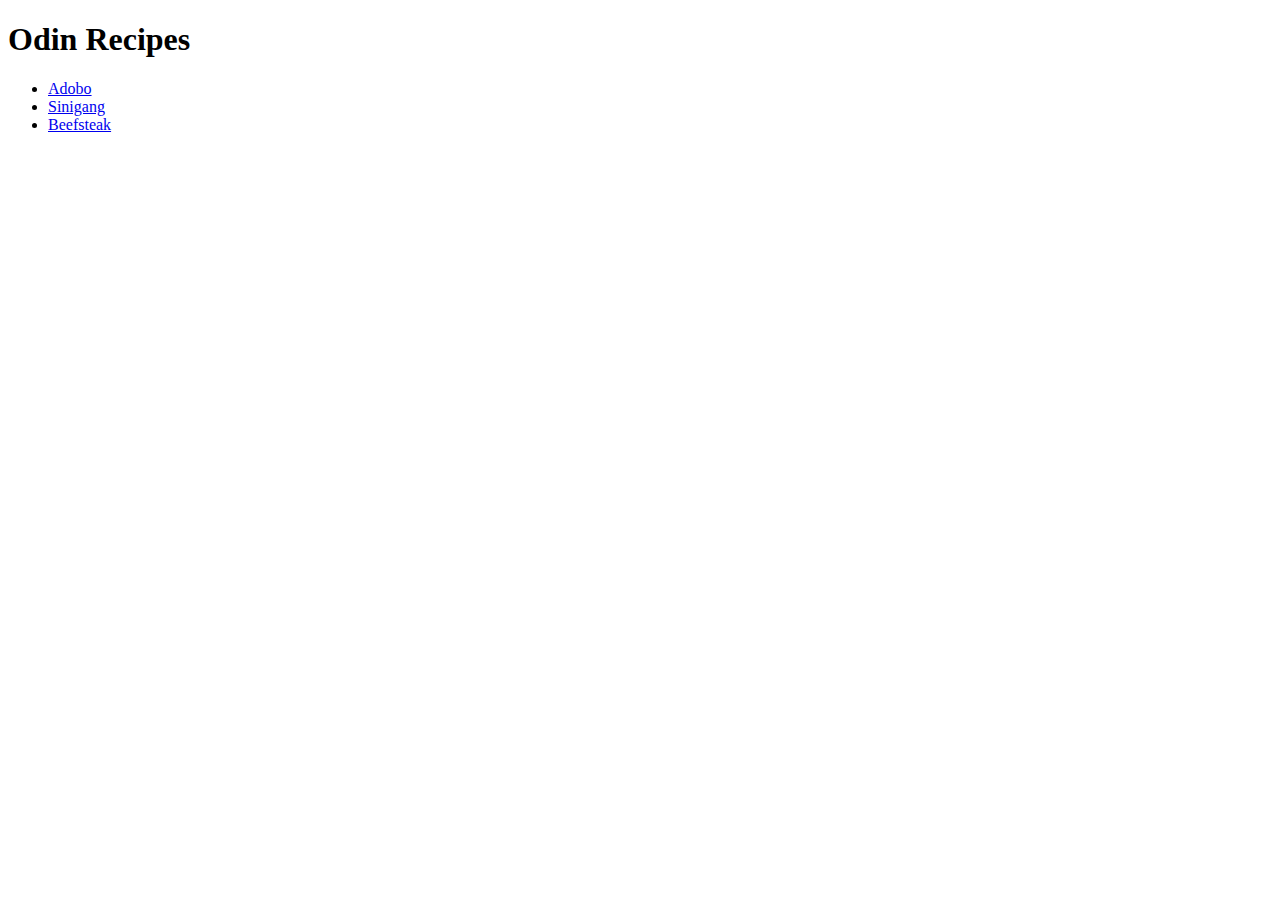
==== index.html @ 7d653fc3 "Initial commit" ====
<!DOCTYPE html>
<html lang="en">
  <head>
    <meta charset="UTF-8" />
    <meta name="viewport" content="width=device-width, initial-scale=1.0" />
    <title>Cultural Recipes</title>
  </head>
  <body>
    <h1>Odin Recipes</h1>
    <ul>
      <li><a href="recipes/adobo.html">Adobo</a></li>
      <li><a href="recipes/sinigang.html">Sinigang</a></li>
      <li><a href="recipes/beefsteak.html">Beefsteak</a></li>
    </ul>
  </body>
</html>
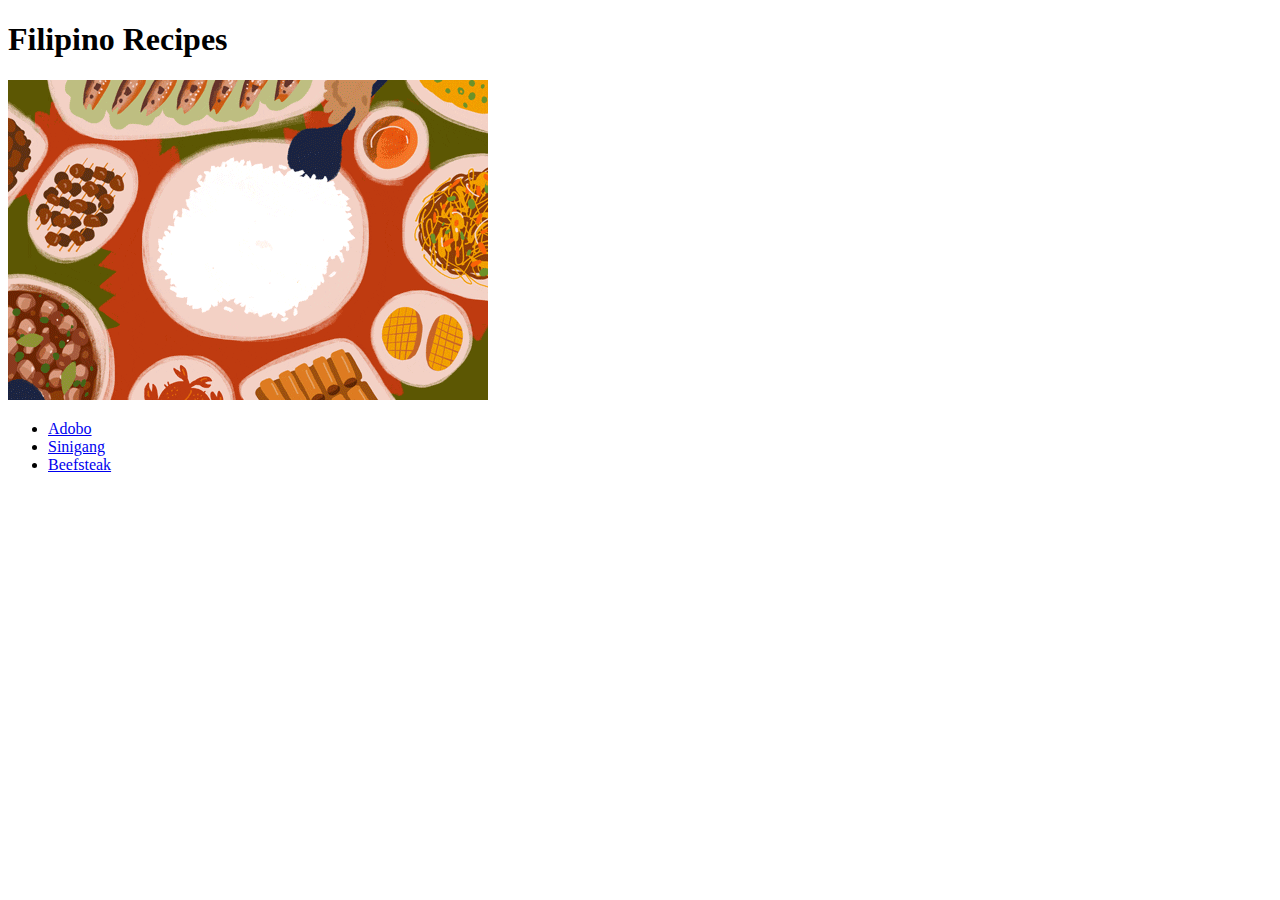
==== commit 1db56688: "fixed the title on sinigang page changed from bistek to  sinigang" ====
--- a/index.html
+++ b/index.html
@@ -3,14 +3,15 @@
   <head>
     <meta charset="UTF-8" />
     <meta name="viewport" content="width=device-width, initial-scale=1.0" />
-    <title>Cultural Recipes</title>
+    <title>Filipino Recipes</title>
   </head>
   <body>
-    <h1>Odin Recipes</h1>
+    <h1>Filipino Recipes</h1>
+    <img src="images/filipino_foods.gif" alt="" />
     <ul>
       <li><a href="recipes/adobo.html">Adobo</a></li>
       <li><a href="recipes/sinigang.html">Sinigang</a></li>
-      <li><a href="recipes/beefsteak.html">Beefsteak</a></li>
+      <li><a href="recipes/bistek.html">Beefsteak</a></li>
     </ul>
   </body>
 </html>
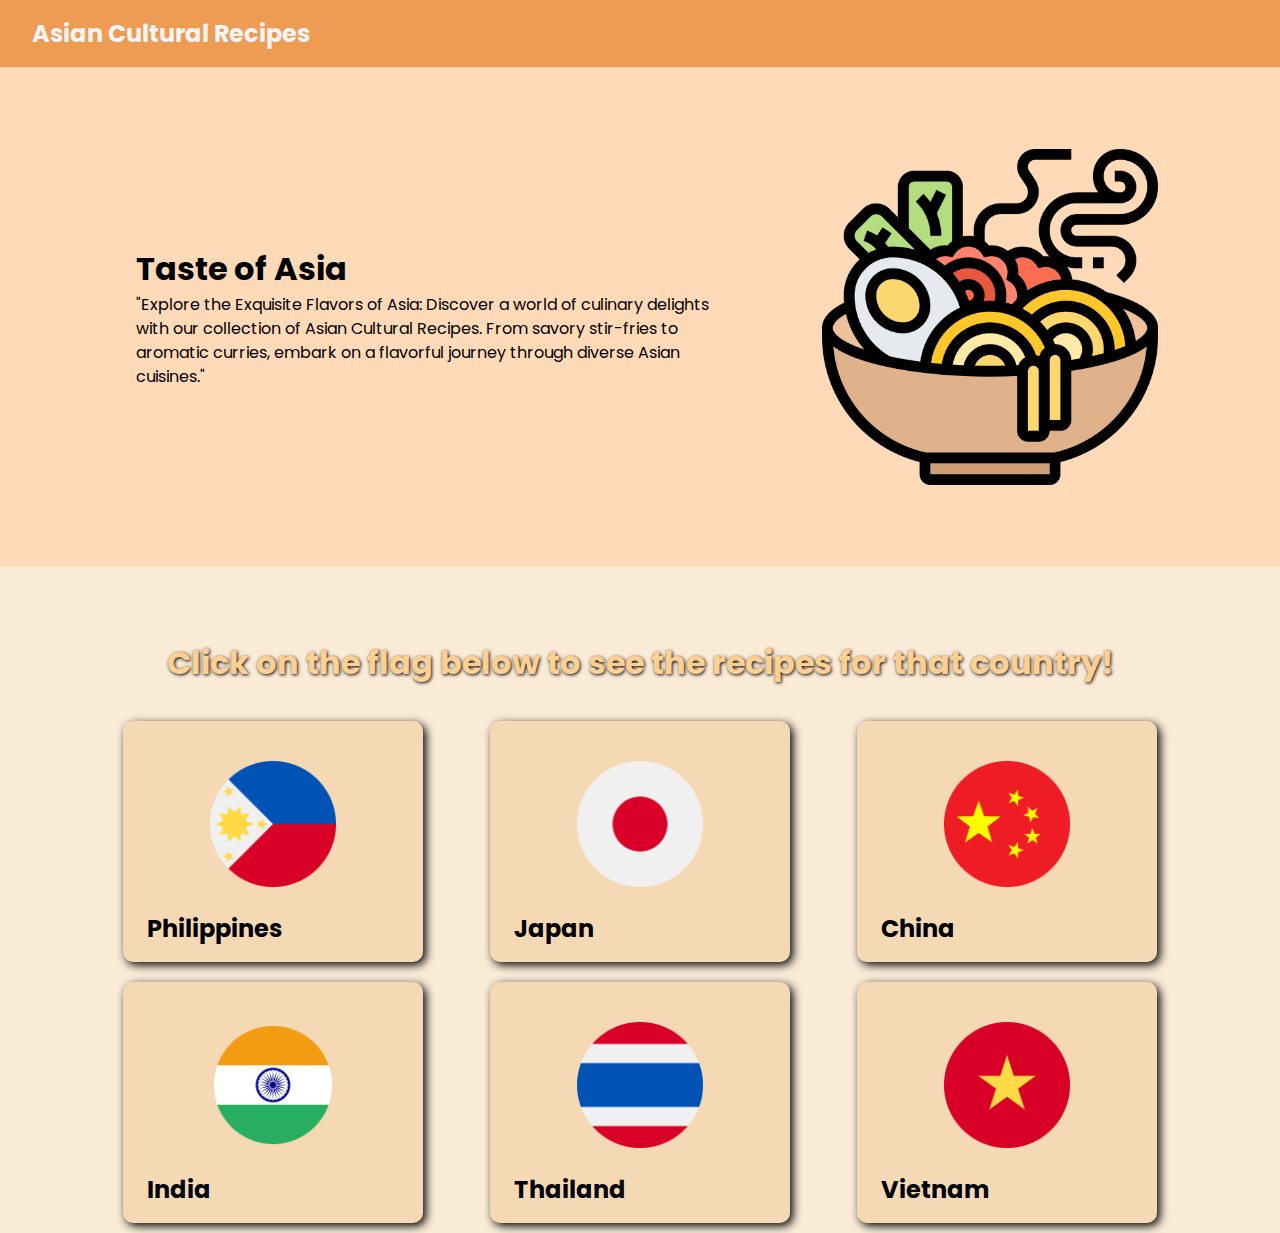
==== commit 00b9b62f: "added styles and layout on the landing page" ====
--- a/index.html
+++ b/index.html
@@ -3,15 +3,79 @@
   <head>
     <meta charset="UTF-8" />
     <meta name="viewport" content="width=device-width, initial-scale=1.0" />
+    <link rel="stylesheet" href="styles.css" />
     <title>Filipino Recipes</title>
   </head>
+
   <body>
-    <h1>Filipino Recipes</h1>
-    <img src="images/filipino_foods.gif" alt="" />
-    <ul>
-      <li><a href="recipes/adobo.html">Adobo</a></li>
-      <li><a href="recipes/sinigang.html">Sinigang</a></li>
-      <li><a href="recipes/bistek.html">Beefsteak</a></li>
-    </ul>
+    <!-- hero banner section-->
+    <nav class="navbar">
+      <div class="nav">
+        <h2>Asian Cultural Recipes</h2>
+      </div>
+    </nav>
+    <!-- hero banner section-->
+
+    <header>
+      <div class="container">
+        <div class="box">
+          <h1>Taste of Asia</h1>
+          <p>
+            "Explore the Exquisite Flavors of Asia: Discover a world of culinary
+            delights with our collection of Asian Cultural Recipes. From savory
+            stir-fries to aromatic curries, embark on a flavorful journey
+            through diverse Asian cuisines."
+          </p>
+        </div>
+        <img src="images/ramen.png" alt="" />
+      </div>
+    </header>
+
+    <section>
+      <h1>Click on the flag below to see the recipes for that country!</h1>
+      <div class="box-container">
+        <a href="#"
+          ><div class="boxes">
+            <img src="images/philippines.png" alt="philippines" />
+            <h2>Philippines</h2>
+          </div>
+        </a>
+
+        <a href="#"
+          ><div class="boxes">
+            <img src="images/japan.png" alt="japan" />
+            <h2>Japan</h2>
+          </div></a
+        >
+
+        <a href="#"
+          ><div class="boxes">
+            <img src="images/china.png" alt="china" />
+            <h2>China</h2>
+          </div></a
+        >
+
+        <a href="#"
+          ><div class="boxes">
+            <img src="images/india.png" alt="india" />
+            <h2>India</h2>
+          </div></a
+        >
+
+        <a href="#"
+          ><div class="boxes">
+            <img src="images/thailand.png" alt="thailand" />
+            <h2>Thailand</h2>
+          </div></a
+        >
+
+        <a href="#"
+          ><div class="boxes">
+            <img src="images/vietnam.png" alt="vietnam" />
+            <h2>Vietnam</h2>
+          </div></a
+        >
+      </div>
+    </section>
   </body>
 </html>
--- a/styles.css
+++ b/styles.css
@@ -0,0 +1,112 @@
+@import url("https://fonts.googleapis.com/css2?family=Poppins:wght@400;700&display=swap");
+
+* {
+  box-sizing: border-box;
+  margin: 0;
+  padding: 0;
+}
+
+body {
+  background-color: antiquewhite;
+  font-family: "Poppins", "sans-serif";
+}
+
+.navbar {
+  /* border: 1px solid black; */
+  background-color: rgb(238, 156, 84);
+}
+
+.navbar h2 {
+  color: rgb(250, 244, 244);
+  margin-left: 1rem;
+  padding: 1rem;
+  transition: color 0.3s, text-shadow 0.3s;
+}
+
+.navbar h2:hover {
+  /* glow effect on hover */
+  text-shadow: 0 0 10px #ff4500;
+  width: 100%;
+}
+
+a {
+  text-decoration: none;
+  color: black;
+}
+
+a:hover {
+  color: #ff4500;
+}
+
+header {
+  background-color: peachpuff;
+  display: flex;
+  align-items: center;
+  justify-content: space-between;
+  height: 500px;
+}
+
+.container {
+  /* border: 1px solid black; */
+  display: flex;
+  align-items: center;
+  max-width: 1100px;
+  margin: 0 auto;
+}
+
+.container img {
+  max-width: 400px;
+  padding: 2rem;
+}
+
+.box {
+  /* border: 1px dotted blue; */
+  /* background-color: rgb(168, 168, 235); */
+  display: flex;
+  flex-direction: column;
+  padding: 1rem;
+  margin: 0 30px;
+  line-height: 1.5;
+}
+
+section {
+  background-color: antiquewhite;
+  margin-top: 3rem;
+}
+
+.box-container {
+  display: flex;
+  flex-wrap: wrap;
+  justify-content: space-around;
+  max-width: 1100px;
+  margin: auto;
+}
+
+section h1 {
+  color: rgb(252, 207, 149);
+  text-shadow: 1px 1px 3.5px black;
+  text-align: center;
+  padding: 1.5rem;
+}
+
+.boxes {
+  background-color: rgb(245, 217, 180);
+  border-radius: 10px;
+  box-shadow: 3px 3px 10px;
+  display: flex;
+  flex-direction: column;
+  /* border: 2px solid black; */
+  padding: 1rem 1.5rem;
+  max-width: 300px;
+  margin: 10px auto;
+  transition: 0.5s;
+}
+
+.boxes img {
+  max-width: 50%;
+  margin: 1.5rem auto;
+}
+
+.boxes:hover {
+  transform: scale(1.2);
+}
